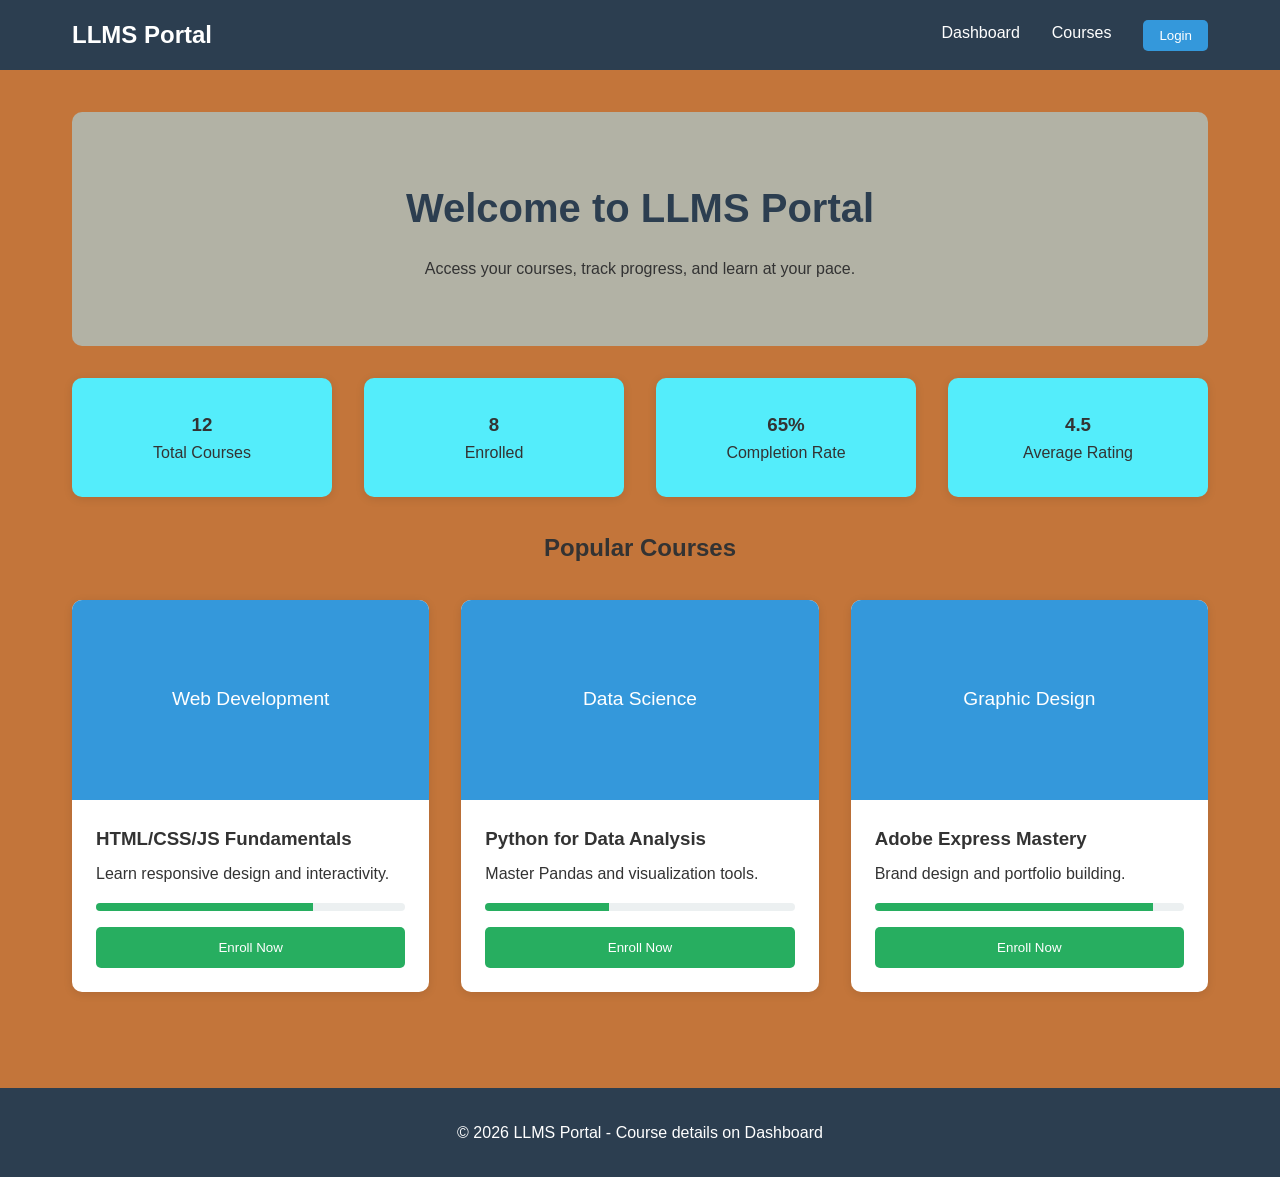
==== LLMs portal/index.html @ f86105a0 "Add files via upload" ====
<!DOCTYPE html>
<html lang="en">
<head>
    <meta charset="UTF-8">
    <meta name="viewport" content="width=device-width, initial-scale=1.0">
    <title>LLMS Portal</title>
    <link rel="stylesheet" href="style.css">
</head>
<body>
    <header>
        <nav>
            <h1>LLMS Portal</h1>
            <ul>
                <li><a href="#dashboard">Dashboard</a></li>
                <li><a href="#courses">Courses</a></li>
                <li><button class="login-btn" onclick="openModal()">Login</button></li>
            </ul>
        </nav>
    </header>

    <main>
        <section id="hero" class="hero">
            <h2>Welcome to LLMS Portal</h2>
            <p>Access your courses, track progress, and learn at your pace.</p>
        </section>

        <section id="dashboard" class="stats">
            <div class="stat-card">
                <h3>12</h3>
                <p>Total Courses</p>
            </div>
            <div class="stat-card">
                <h3>8</h3>
                <p>Enrolled</p>
            </div>
            <div class="stat-card">
                <h3>65%</h3>
                <p>Completion Rate</p>
            </div>
            <div class="stat-card">
                <h3>4.5</h3>
                <p>Average Rating</p>
            </div>
        </section>

        <section id="courses">
            <h2>Popular Courses</h2>
            <div class="courses">
                <div class="course-card">
                    <div class="course-img">Web Development</div>
                    <div class="course-info">
                        <h3>HTML/CSS/JS Fundamentals</h3>
                        <p>Learn responsive design and interactivity.</p>
                        <div class="progress"><div class="progress-bar" style="width: 70%;"></div></div>
                        <button class="enroll-btn" onclick="enroll('Web Dev')">Enroll Now</button>
                    </div>
                </div>
                <div class="course-card">
                    <div class="course-img">Data Science</div>
                    <div class="course-info">
                        <h3>Python for Data Analysis</h3>
                        <p>Master Pandas and visualization tools.</p>
                        <div class="progress"><div class="progress-bar" style="width: 40%;"></div></div>
                        <button class="enroll-btn" onclick="enroll('Data Science')">Enroll Now</button>
                    </div>
                </div>
                <div class="course-card">
                    <div class="course-img">Graphic Design</div>
                    <div class="course-info">
                        <h3>Adobe Express Mastery</h3>
                        <p>Brand design and portfolio building.</p>
                        <div class="progress"><div class="progress-bar" style="width: 90%;"></div></div>
                        <button class="enroll-btn" onclick="enroll('Design')">Enroll Now</button>
                    </div>
                </div>
            </div>
        </section>
    </main>

    <footer>
        <p>&copy; 2026 LLMS Portal - Course details on Dashboard</p>
    </footer>

    <!-- Login Modal -->
    <div id="loginModal" class="modal">
        <div class="modal-content">
            <span class="close" onclick="closeModal()">&times;</span>
            <h2>Login</h2>
            <form id="loginForm">
                <input type="email" id="email" placeholder="Email" required>
                <input type="password" id="password" placeholder="Password" required>
                <button type="submit">Login</button>
            </form>
        </div>
    </div>

    <script src="script.js"></script>
</body>
</html>
---- LLMs portal/style.css ----
* {
    margin: 0;
    padding: 0;
    box-sizing: border-box;
    }
body {
    font-family: 'Arial', sans-serif;
    line-height: 1.6;
    color: #333;
    background: #c3753a;
}
header {
    background: #2c3e50;
    color: white;
    padding: 1rem 0;
    position: fixed;
    width: 100%;
    top: 0;
    z-index: 1000;
}
nav {
    display: flex;
    justify-content: space-between;
    align-items: center;
    max-width: 1200px;
    margin: 0 auto; 
    padding: 0 2rem; 
}
nav h1 {
    font-size: 1.5rem; 
}
nav ul {
    display: flex; 
    list-style: none;
}
nav li {
    margin-left: 2rem;
}
nav a {
    color:white;
    text-decoration: none;
}
.login-btn {
    background: #3498db; 
    padding: 0.5rem 1rem;
    border-radius: 5px; 
    cursor: pointer; 
    border: none; 
    color: white; 
}
main {
    margin-top: 80px; 
    max-width: 1200px; 
    margin: 80px auto 0;
    padding: 2rem;
}
.hero { 
    text-align: center; 
    padding: 4rem 0; 
    background: rgb(178, 178, 165); 
    border-radius: 10px; 
    margin-bottom: 2rem; 
}
.hero h2 {
    font-size: 2.5rem; 
    margin-bottom: 1rem; 
    color: #2c3e50; 
}
.stats { 
    display: grid; 
    grid-template-columns: repeat(auto-fit, minmax(200px, 1fr));
    gap: 2rem;
    margin: 2rem 0;
}
.stat-card {
    background: rgb(84, 237, 251); 
    padding: 2rem; 
    text-align: center; 
    border-radius: 10px; 
    box-shadow: 0 2px 10px rgba(0,0,0,0.1); 
}
#courses h2 { 
    margin-bottom: 2rem; 
    text-align: center; 
}
.courses { 
    display: grid; 
    grid-template-columns: repeat(auto-fit, minmax(300px, 1fr)); 
    gap: 2rem; 
}
.course-card { 
    background: white; 
    border-radius: 10px; 
    overflow: hidden; 
    box-shadow: 0 2px 10px rgba(0,0,0,0.1); 
    transition: transform 0.3s; 
}
.course-card:hover {
    transform: translateY(-5px); 
}
.course-img { 
    height: 200px; 
    background: #3498db; 
    display: flex; 
    align-items: center;
    justify-content: center; 
    color: white; 
    font-size: 1.2rem; 
}
.course-info { 
    padding: 1.5rem; 
}
.course-info h3 { 
    margin-bottom: 0.5rem; 
}
.progress {
    background: #ecf0f1; 
    height: 8px; 
    border-radius: 4px; 
    margin-top: 1rem; 
    overflow: hidden; 
}
.progress-bar { 
    height: 100%; 
    background: #27ae60; 
    transition: width 0.5s; 
}
.enroll-btn { 
    background: #27ae60; 
    color: white; 
    border: none; 
    padding: 0.8rem 1.5rem; 
    border-radius: 5px; 
    cursor: pointer; 
    width: 100%; 
    margin-top: 1rem; 
}
footer { 
    background: #2c3e50; 
    color: white; 
    text-align: center; 
    padding: 2rem; 
    margin-top: 4rem; 
}
.modal { 
    display: none; 
    position: fixed; 
    top: 0; 
    left: 0; 
    width: 100%; 
    height: 100%; 
    background: rgba(0,0,0,0.5); 
    z-index: 2000; 
}
.modal-content { 
    background: white; 
    margin: 15% auto; 
    padding: 2rem; 
    width: 90%; 
    max-width: 400px; 
    border-radius: 10px; 
    position: relative; 
}
.close {
    float: right; 
    font-size: 2rem; 
    cursor: pointer; 
    color: #aaa; 
}
.close:hover { 
    color: #000; 
}
.modal-content input {
    width: 100%; 
    padding: 0.8rem; 
    margin: 0.5rem 0; 
    border: 1px solid #ddd; 
    border-radius: 5px; 
}
.modal-content button[type="submit"] {
    width: 100%; 
    background: #3498db;
    color: white;
    border: none;
    padding: 0.8rem; 
    border-radius: 5px;
    cursor: pointer;
}
@media (max-width: 768px) { 
 nav ul {
    flex-direction: column;
    gap: 1rem; 
} 
.hero h2 {
    font-size: 2rem;
} 
}
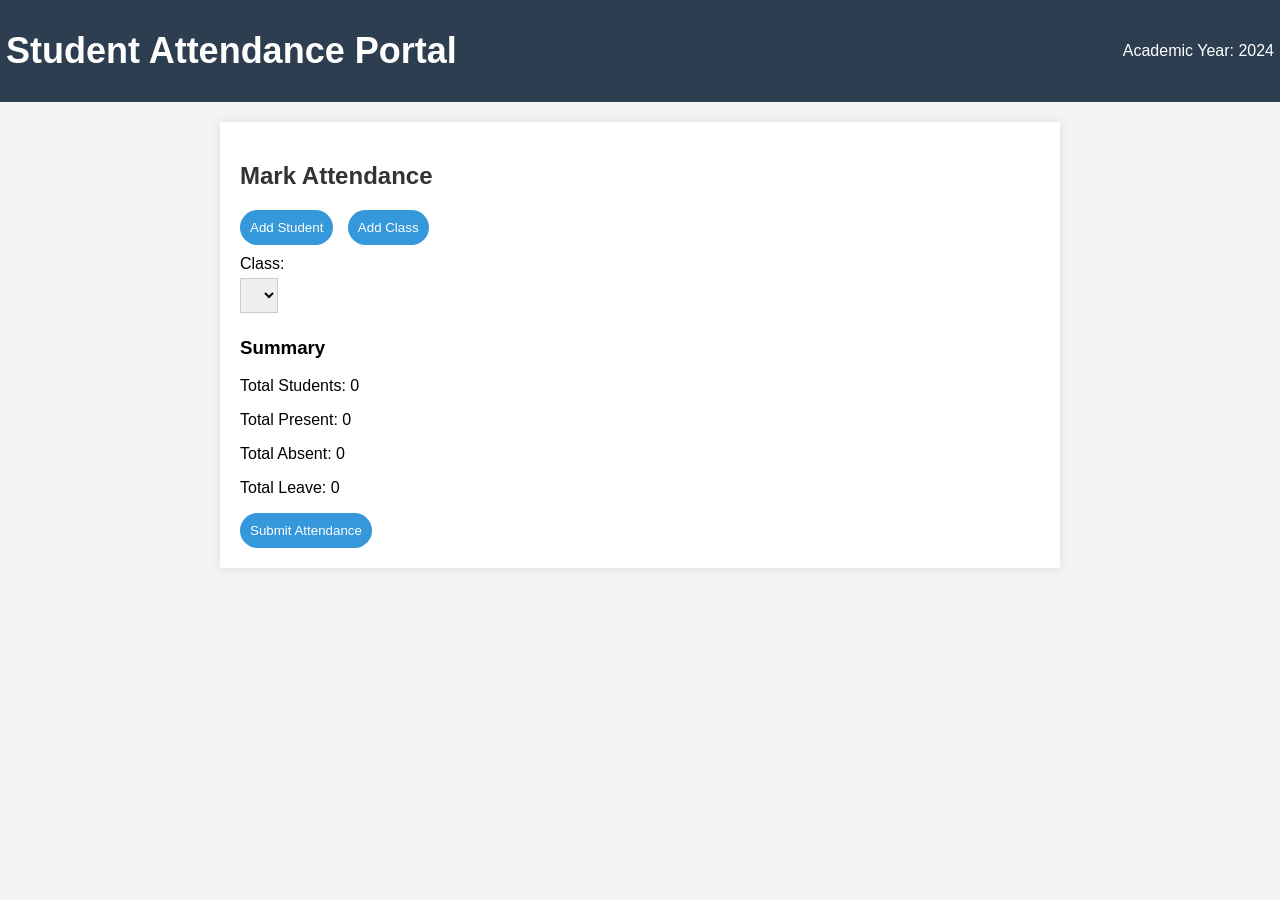
==== commit ffcdff25: "Add files via upload" ====
--- a/LLMs portal/index.html
+++ b/LLMs portal/index.html
@@ -1,99 +1,166 @@
+<!-- index.html -->
 <!DOCTYPE html>
 <html lang="en">
+
 <head>
     <meta charset="UTF-8">
-    <meta name="viewport" content="width=device-width, initial-scale=1.0">
-    <title>LLMS Portal</title>
+    <meta name="viewport" 
+          content="width=device-width, initial-scale=1.0">
+    <title>Student Attendance Portal</title>
     <link rel="stylesheet" href="style.css">
+    <style>
+        .popup {
+            display: none;
+            position: fixed;
+            top: 50%;
+            left: 50%;
+            transform: translate(-50%, -50%);
+            padding: 20px;
+            background-color: #fff;
+            box-shadow: 0 0 10px rgba(0, 0, 0, 0.2);
+            z-index: 999;
+        }
+    </style>
 </head>
+
 <body>
-    <header>
-        <nav>
-            <h1>LLMS Portal</h1>
-            <ul>
-                <li><a href="#dashboard">Dashboard</a></li>
-                <li><a href="#courses">Courses</a></li>
-                <li><button class="login-btn" onclick="openModal()">Login</button></li>
+
+    <div class="navbar">
+        <div class="navbar-brand">
+            <h1> 
+                Student Attendance Portal
+            </h1>
+        </div>
+        <div class="navbar-links">
+            <p>
+                Academic Year: 
+                <span id="academicYear">2024</span>
+            </p>
+            <!-- Add other relevant information -->
+        </div>
+    </div>
+
+    <div class="container">
+        <div id="formSection">
+            <h2>Mark Attendance</h2>
+            <button id="addStudentButton" 
+                onclick="showAddStudentForm()">
+                Add Student
+            </button>
+            <button id="addClassButton" 
+                onclick="showAddClassForm()">
+                Add Class
+            </button>
+
+            <label for="classSelector">Class:</label>
+            <select id="classSelector" required 
+                onchange="showStudentsList()">
+                <!-- Populate classes dynamically -->
+            </select>
+
+            <ul id="studentsList">
+                <!-- Populate students dynamically 
+                    based on the selected class -->
             </ul>
-        </nav>
-    </header>
 
-    <main>
-        <section id="hero" class="hero">
-            <h2>Welcome to LLMS Portal</h2>
-            <p>Access your courses, track progress, and learn at your pace.</p>
-        </section>
+            <div id="summarySection">
+                <h3>Summary</h3>
+                <p>
+                    Total Students: 
+                    <span id="totalStudents">0</span>
+                </p>
+                <p>
+                    Total Present: 
+                    <span id="totalPresent">0</span>
+                </p>
+                <p>
+                    Total Absent: 
+                    <span id="totalAbsent">0</span>
+                </p>
+                <p>
+                    Total Leave: 
+                    <span id="totalLeave">0</span>
+                </p>
+            </div>
 
-        <section id="dashboard" class="stats">
-            <div class="stat-card">
-                <h3>12</h3>
-                <p>Total Courses</p>
+            <button onclick="submitAttendance()">
+                Submit Attendance
+            </button>
+
+            <!-- Result Section -->
+            <div id="resultSection" style="display: none;">
+                <h3>Attendance Result</h3>
+                <p>
+                    Date: 
+                    <span id="attendanceDate"></span>
+                </p>
+                <p>
+                    Time: 
+                    <span id="attendanceTime"></span>
+                </p>
+                <p>
+                    Class: 
+                    <span id="attendanceClass"></span>
+                </p>
+                <p>
+                    Total Students: 
+                    <span id="attendanceTotalStudents"></span>
+                </p>
+                <p>
+                    Present: 
+                    <span id="attendancePresent"></span>
+                </p>
+                <p>
+                    Absent: 
+                    <span id="attendanceAbsent"></span>
+                </p>
+                <p>
+                    Leave: 
+                    <span id="attendanceLeave"></span>
+                </p>
             </div>
-            <div class="stat-card">
-                <h3>8</h3>
-                <p>Enrolled</p>
-            </div>
-            <div class="stat-card">
-                <h3>65%</h3>
-                <p>Completion Rate</p>
-            </div>
-            <div class="stat-card">
-                <h3>4.5</h3>
-                <p>Average Rating</p>
-            </div>
-        </section>
+        </div>
+    </div>
 
-        <section id="courses">
-            <h2>Popular Courses</h2>
-            <div class="courses">
-                <div class="course-card">
-                    <div class="course-img">Web Development</div>
-                    <div class="course-info">
-                        <h3>HTML/CSS/JS Fundamentals</h3>
-                        <p>Learn responsive design and interactivity.</p>
-                        <div class="progress"><div class="progress-bar" style="width: 70%;"></div></div>
-                        <button class="enroll-btn" onclick="enroll('Web Dev')">Enroll Now</button>
-                    </div>
-                </div>
-                <div class="course-card">
-                    <div class="course-img">Data Science</div>
-                    <div class="course-info">
-                        <h3>Python for Data Analysis</h3>
-                        <p>Master Pandas and visualization tools.</p>
-                        <div class="progress"><div class="progress-bar" style="width: 40%;"></div></div>
-                        <button class="enroll-btn" onclick="enroll('Data Science')">Enroll Now</button>
-                    </div>
-                </div>
-                <div class="course-card">
-                    <div class="course-img">Graphic Design</div>
-                    <div class="course-info">
-                        <h3>Adobe Express Mastery</h3>
-                        <p>Brand design and portfolio building.</p>
-                        <div class="progress"><div class="progress-bar" style="width: 90%;"></div></div>
-                        <button class="enroll-btn" onclick="enroll('Design')">Enroll Now</button>
-                    </div>
-                </div>
-            </div>
-        </section>
-    </main>
+    <div id="addStudentPopup" class="popup">
+        <h2>Add Student</h2>
+        <!-- Add Student Form Content -->
+        <label for="newStudentName">
+            Student Name:
+        </label>
+        <input type="text" id="newStudentName" required>
+        <label for="newStudentRoll">
+            Roll Number:
+        </label>
+        <input type="text" id="newStudentRoll" required>
+        <!-- Add more fields as needed -->
 
-    <footer>
-        <p>&copy; 2026 LLMS Portal - Course details on Dashboard</p>
-    </footer>
+        <button onclick="addStudent()">
+            submit
+        </button>
+        <button onclick="closePopup()">
+            Cancel
+        </button>
+    </div>
 
-    <!-- Login Modal -->
-    <div id="loginModal" class="modal">
-        <div class="modal-content">
-            <span class="close" onclick="closeModal()">&times;</span>
-            <h2>Login</h2>
-            <form id="loginForm">
-                <input type="email" id="email" placeholder="Email" required>
-                <input type="password" id="password" placeholder="Password" required>
-                <button type="submit">Login</button>
-            </form>
-        </div>
+    <div id="addClassPopup" class="popup">
+        <h2>Add Class</h2>
+        <!-- Add Class Form Content -->
+        <label for="newClassName">
+            Class Name:
+        </label>
+        <input type="text" id="newClassName" required>
+        <!-- Add more fields as needed -->
+
+        <button onclick="addClass()">
+            Submit
+        </button>
+        <button onclick="closePopup()">
+            Cancel
+        </button>
     </div>
 
     <script src="script.js"></script>
 </body>
+
 </html>
--- a/LLMs portal/style.css
+++ b/LLMs portal/style.css
@@ -1,197 +1,127 @@
-* {
+body {
+    font-family: 'Arial', sans-serif;
     margin: 0;
     padding: 0;
-    box-sizing: border-box;
-    }
-body {
-    font-family: 'Arial', sans-serif;
-    line-height: 1.6;
-    color: #333;
-    background: #c3753a;
+    background-color: #f4f4f4;
 }
-header {
-    background: #2c3e50;
+
+.navbar {
+    background-color: #2c3e50;
     color: white;
-    padding: 1rem 0;
-    position: fixed;
-    width: 100%;
-    top: 0;
-    z-index: 1000;
-}
-nav {
+    padding: 6px;
     display: flex;
     justify-content: space-between;
     align-items: center;
-    max-width: 1200px;
-    margin: 0 auto; 
-    padding: 0 2rem; 
 }
-nav h1 {
-    font-size: 1.5rem; 
+
+.navbar-brand {
+    font-size: 18px;
 }
-nav ul {
-    display: flex; 
+
+.navbar-links {
+    display: flex;
+}
+
+.navbar-links a {
+    color: white;
+    text-decoration: none;
+    margin-left: 20px;
+}
+
+.container {
+    max-width: 800px;
+    margin: 20px auto;
+    padding: 20px;
+    background-color: white;
+    box-shadow: 0 0 10px rgba(0, 0, 0, 0.1);
+}
+
+h2 {
+    color: #333;
+}
+
+label {
+    margin-top: 10px;
+    display: block;
+}
+
+select {
+    padding: 8px;
+    margin: 5px 0;
+    border: 1px solid #ccc;
+}
+
+ul {
     list-style: none;
+    padding: 0;
 }
-nav li {
-    margin-left: 2rem;
+
+li {
+    margin: 10px 0;
+    padding: 10px;
+    background-color: #ecf0f1;
+    box-shadow: 0 0 5px rgba(0, 0, 0, 0.1);
+    display: flex;
+    flex-wrap: wrap;
+    align-items: center;
 }
-nav a {
-    color:white;
-    text-decoration: none;
+
+strong {
+    margin-right: 10px;
+    flex-basis: auto;
+    flex-grow: 1;
+    overflow: hidden;
+    text-overflow: ellipsis;
+    white-space: nowrap;
 }
-.login-btn {
-    background: #3498db; 
-    padding: 0.5rem 1rem;
-    border-radius: 5px; 
-    cursor: pointer; 
-    border: none; 
-    color: white; 
+
+button {
+    padding: 8px;
+    cursor: pointer;
+    border: none;
+    color: white;
+    border-radius: 20px;
 }
-main {
-    margin-top: 80px; 
-    max-width: 1200px; 
-    margin: 80px auto 0;
-    padding: 2rem;
+
+button.absent,
+button.present,
+button.leave {
+    background-color: black;
 }
-.hero { 
-    text-align: center; 
-    padding: 4rem 0; 
-    background: rgb(178, 178, 165); 
-    border-radius: 10px; 
-    margin-bottom: 2rem; 
+
+button {
+    background-color: #3498db;
+    color: #fff;
+    padding: 10px;
+    border: none;
+    cursor: pointer;
+    margin-right: 10px;
 }
-.hero h2 {
-    font-size: 2.5rem; 
-    margin-bottom: 1rem; 
-    color: #2c3e50; 
+
+button:hover {
+    background-color: #2980b9;
 }
-.stats { 
-    display: grid; 
-    grid-template-columns: repeat(auto-fit, minmax(200px, 1fr));
-    gap: 2rem;
-    margin: 2rem 0;
+
+/* Responsive styles for mobile view */
+@media screen and (max-width: 600px) {
+    .container {
+        padding: 10px;
+    }
+
 }
-.stat-card {
-    background: rgb(84, 237, 251); 
-    padding: 2rem; 
-    text-align: center; 
-    border-radius: 10px; 
-    box-shadow: 0 2px 10px rgba(0,0,0,0.1); 
+
+#resultSection {
+    margin-top: 20px;
 }
-#courses h2 { 
-    margin-bottom: 2rem; 
-    text-align: center; 
+
+#resultSection h3 {
+    margin-top: 10px;
 }
-.courses { 
-    display: grid; 
-    grid-template-columns: repeat(auto-fit, minmax(300px, 1fr)); 
-    gap: 2rem; 
+
+#resultSection p {
+    margin-bottom: 5px;
 }
-.course-card { 
-    background: white; 
-    border-radius: 10px; 
-    overflow: hidden; 
-    box-shadow: 0 2px 10px rgba(0,0,0,0.1); 
-    transition: transform 0.3s; 
-}
-.course-card:hover {
-    transform: translateY(-5px); 
-}
-.course-img { 
-    height: 200px; 
-    background: #3498db; 
-    display: flex; 
-    align-items: center;
-    justify-content: center; 
-    color: white; 
-    font-size: 1.2rem; 
-}
-.course-info { 
-    padding: 1.5rem; 
-}
-.course-info h3 { 
-    margin-bottom: 0.5rem; 
-}
-.progress {
-    background: #ecf0f1; 
-    height: 8px; 
-    border-radius: 4px; 
-    margin-top: 1rem; 
-    overflow: hidden; 
-}
-.progress-bar { 
-    height: 100%; 
-    background: #27ae60; 
-    transition: width 0.5s; 
-}
-.enroll-btn { 
-    background: #27ae60; 
-    color: white; 
-    border: none; 
-    padding: 0.8rem 1.5rem; 
-    border-radius: 5px; 
-    cursor: pointer; 
-    width: 100%; 
-    margin-top: 1rem; 
-}
-footer { 
-    background: #2c3e50; 
-    color: white; 
-    text-align: center; 
-    padding: 2rem; 
-    margin-top: 4rem; 
-}
-.modal { 
-    display: none; 
-    position: fixed; 
-    top: 0; 
-    left: 0; 
-    width: 100%; 
-    height: 100%; 
-    background: rgba(0,0,0,0.5); 
-    z-index: 2000; 
-}
-.modal-content { 
-    background: white; 
-    margin: 15% auto; 
-    padding: 2rem; 
-    width: 90%; 
-    max-width: 400px; 
-    border-radius: 10px; 
-    position: relative; 
-}
-.close {
-    float: right; 
-    font-size: 2rem; 
-    cursor: pointer; 
-    color: #aaa; 
-}
-.close:hover { 
-    color: #000; 
-}
-.modal-content input {
-    width: 100%; 
-    padding: 0.8rem; 
-    margin: 0.5rem 0; 
-    border: 1px solid #ddd; 
-    border-radius: 5px; 
-}
-.modal-content button[type="submit"] {
-    width: 100%; 
-    background: #3498db;
-    color: white;
-    border: none;
-    padding: 0.8rem; 
-    border-radius: 5px;
-    cursor: pointer;
-}
-@media (max-width: 768px) { 
- nav ul {
-    flex-direction: column;
-    gap: 1rem; 
-} 
-.hero h2 {
-    font-size: 2rem;
-} 
+
+#resultSection span {
+    font-weight: bold;
 }
